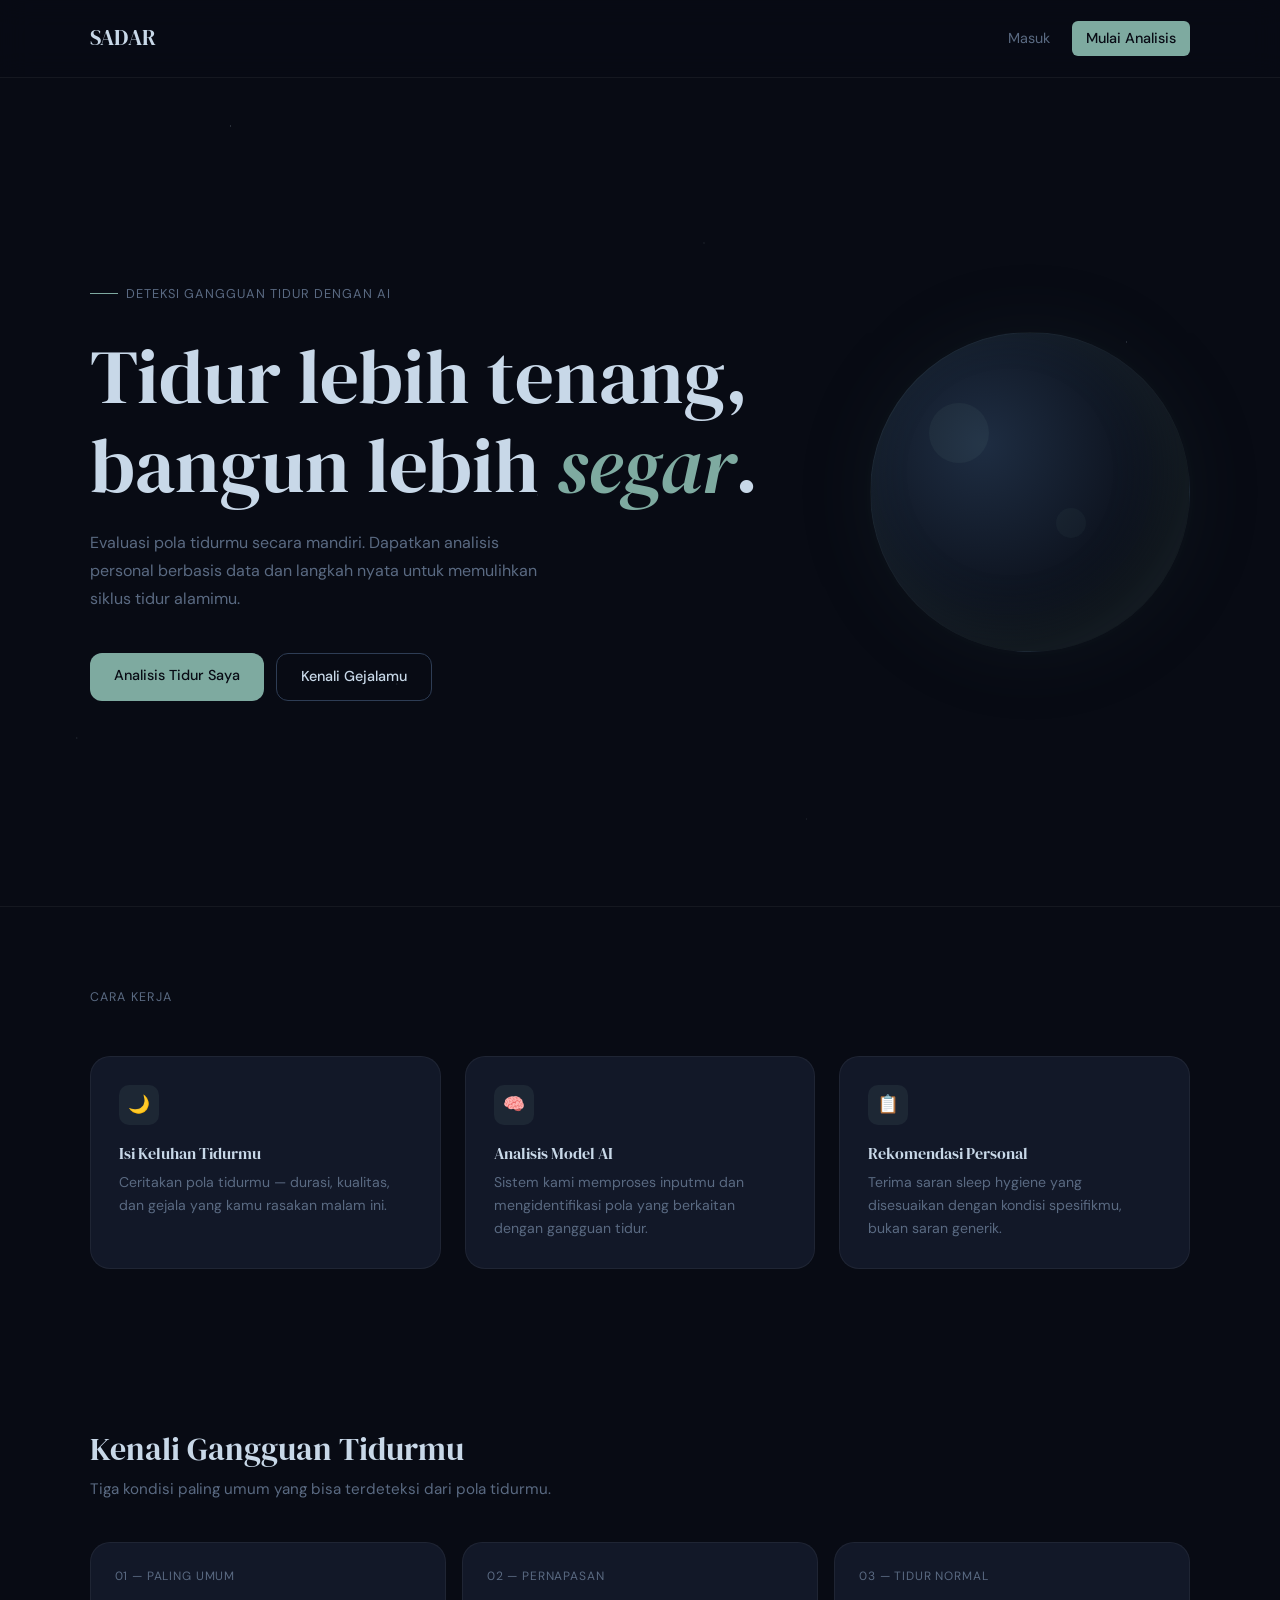
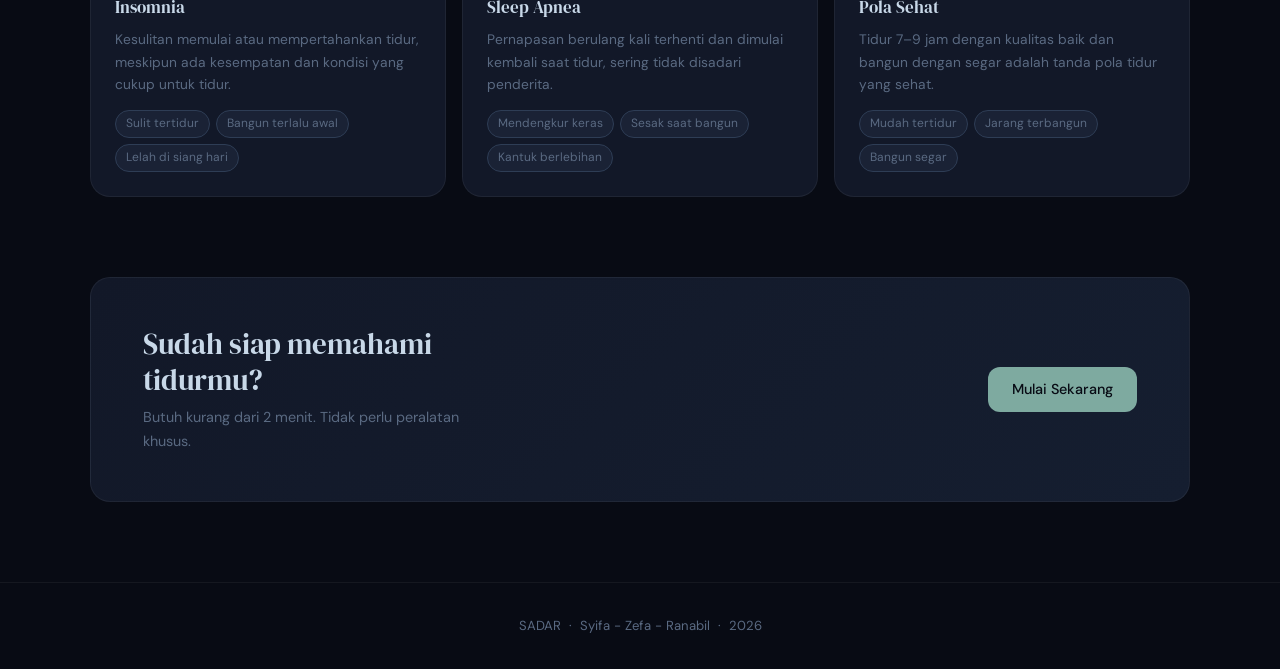
==== index.html @ 6433673e "feat : add index.html as entry point (landing page)" ====
<!doctype html>
<html lang="id">
  <head>
    <meta charset="UTF-8" />
    <meta name="viewport" content="width=device-width, initial-scale=1.0" />
    <title>SADAR — Sleep Apnea & Disorder Advanced Reasoning</title>
    <link rel="stylesheet" href="css/style.css" />
    <style>
      /* ── HERO ── */
      .hero {
        position: relative;
        z-index: 1;
        min-height: calc(100vh - 72px);
        display: flex;
        flex-direction: column;
        justify-content: center;
        padding: 0 7%;
      }

      .hero-eyebrow {
        display: inline-flex;
        align-items: center;
        gap: 8px;
        font-size: 0.8rem;
        color: var(--muted);
        letter-spacing: 0.08em;
        text-transform: uppercase;
        margin-bottom: 28px;
      }
      .hero-eyebrow::before {
        content: "";
        display: block;
        width: 28px;
        height: 1px;
        background: var(--sage);
      }

      .hero h1 {
        font-size: clamp(2.8rem, 6vw, 5rem);
        max-width: 680px;
        color: var(--moon);
        margin-bottom: 20px;
        line-height: 1.15;
      }
      .hero h1 em {
        font-style: italic;
        color: var(--sage);
      }

      .hero p {
        max-width: 460px;
        color: var(--muted);
        font-size: 1rem;
        margin-bottom: 40px;
        line-height: 1.75;
      }

      .hero-cta {
        display: flex;
        gap: 12px;
        flex-wrap: wrap;
      }

      /* moon deco */
      .moon-deco {
        position: absolute;
        right: 7%;
        top: 50%;
        transform: translateY(-50%);
        width: 320px;
        height: 320px;
        border-radius: 50%;
        background: radial-gradient(
          circle at 35% 35%,
          #1e2d42,
          var(--night) 70%
        );
        box-shadow:
          inset -20px -20px 60px rgba(126, 170, 160, 0.12),
          0 0 80px rgba(126, 170, 160, 0.06),
          0 0 140px rgba(126, 170, 160, 0.03);
        border: 1px solid rgba(126, 170, 160, 0.1);
      }
      .moon-deco::before {
        content: "";
        position: absolute;
        width: 60px;
        height: 60px;
        border-radius: 50%;
        background: rgba(126, 170, 160, 0.07);
        top: 22%;
        left: 18%;
      }
      .moon-deco::after {
        content: "";
        position: absolute;
        width: 30px;
        height: 30px;
        border-radius: 50%;
        background: rgba(126, 170, 160, 0.05);
        top: 55%;
        left: 58%;
      }

      /* ── FEATURES ── */
      .features {
        position: relative;
        z-index: 1;
        padding: 80px 7%;
        border-top: 1px solid var(--rim);
      }
      .features-label {
        font-size: 0.78rem;
        color: var(--muted);
        letter-spacing: 0.1em;
        text-transform: uppercase;
        margin-bottom: 48px;
      }
      .features-grid {
        display: grid;
        grid-template-columns: repeat(3, 1fr);
        gap: 24px;
      }
      .feature-card {
        background: var(--surface);
        border: 1px solid var(--rim);
        border-radius: var(--r-lg);
        padding: 28px;
        transition:
          border-color 0.2s,
          background 0.2s;
      }
      .feature-card:hover {
        border-color: rgba(126, 170, 160, 0.25);
        background: var(--lift);
      }
      .feature-icon {
        width: 40px;
        height: 40px;
        border-radius: 10px;
        background: rgba(126, 170, 160, 0.1);
        display: flex;
        align-items: center;
        justify-content: center;
        margin-bottom: 18px;
        font-size: 1.1rem;
      }
      .feature-card h4 {
        font-size: 1rem;
        margin-bottom: 8px;
        color: var(--moon);
      }
      .feature-card p {
        font-size: 0.88rem;
        color: var(--muted);
        line-height: 1.65;
      }

      /* ── DISORDER INFO ── */
      .disorders {
        position: relative;
        z-index: 1;
        padding: 80px 7%;
      }
      .disorders h2 {
        font-size: 2rem;
        margin-bottom: 8px;
      }
      .disorders > p {
        color: var(--muted);
        margin-bottom: 40px;
        font-size: 0.95rem;
      }
      .disorder-grid {
        display: grid;
        grid-template-columns: repeat(3, 1fr);
        gap: 16px;
      }
      .disorder-item {
        background: var(--surface);
        border: 1px solid var(--rim);
        border-radius: var(--r-lg);
        padding: 24px;
      }
      .disorder-item .d-label {
        font-size: 0.75rem;
        color: var(--muted);
        text-transform: uppercase;
        letter-spacing: 0.07em;
        margin-bottom: 10px;
      }
      .disorder-item h4 {
        font-size: 1.05rem;
        margin-bottom: 10px;
      }
      .disorder-item p {
        font-size: 0.86rem;
        color: var(--muted);
      }
      .disorder-item .symptoms {
        margin-top: 14px;
        display: flex;
        flex-wrap: wrap;
        gap: 6px;
      }
      .sym-chip {
        font-size: 0.75rem;
        padding: 3px 10px;
        background: var(--lift);
        border: 1px solid var(--faint);
        border-radius: 20px;
        color: var(--muted);
      }

      /* ── CTA BAND ── */
      .cta-band {
        position: relative;
        z-index: 1;
        margin: 0 7% 80px;
        background: linear-gradient(135deg, var(--surface) 0%, #151e30 100%);
        border: 1px solid var(--rim);
        border-radius: var(--r-lg);
        padding: 48px 52px;
        display: flex;
        align-items: center;
        justify-content: space-between;
        gap: 32px;
      }
      .cta-band h2 {
        font-size: 1.8rem;
        max-width: 380px;
      }
      .cta-band p {
        color: var(--muted);
        margin-top: 8px;
        font-size: 0.9rem;
        max-width: 340px;
      }

      @media (max-width: 900px) {
        .moon-deco {
          display: none;
        }
        .features-grid {
          grid-template-columns: 1fr 1fr;
        }
        .disorder-grid {
          grid-template-columns: 1fr;
        }
        .cta-band {
          flex-direction: column;
        }
      }
      @media (max-width: 600px) {
        .features-grid {
          grid-template-columns: 1fr;
        }
        .hero h1 {
          font-size: 2.4rem;
        }
      }
    </style>
  </head>
  <body>
    <nav>
      <div class="logo">SADAR</div>
      <div class="nav-links">
        <a href="login.html">Masuk</a>
        <a href="login.html" class="nav-cta">Mulai Analisis</a>
      </div>
    </nav>

    <main>
      <section class="hero">
        <div class="moon-deco"></div>

        <span class="hero-eyebrow">Deteksi Gangguan Tidur dengan AI</span>
        <h1>Tidur lebih tenang,<br />bangun lebih <em>segar</em>.</h1>
        <p>
          Evaluasi pola tidurmu secara mandiri. Dapatkan analisis personal
          berbasis data dan langkah nyata untuk memulihkan siklus tidur alamimu.
        </p>
        <div class="hero-cta">
          <a href="login.html" class="btn btn-primary">Analisis Tidur Saya</a>
          <a href="#gangguan" class="btn btn-secondary">Kenali Gejalamu</a>
        </div>
      </section>

      <section class="features">
        <p class="features-label">Cara Kerja</p>
        <div class="features-grid">
          <div class="feature-card">
            <div class="feature-icon">🌙</div>
            <h4>Isi Keluhan Tidurmu</h4>
            <p>
              Ceritakan pola tidurmu — durasi, kualitas, dan gejala yang kamu
              rasakan malam ini.
            </p>
          </div>
          <div class="feature-card">
            <div class="feature-icon">🧠</div>
            <h4>Analisis Model AI</h4>
            <p>
              Sistem kami memproses inputmu dan mengidentifikasi pola yang
              berkaitan dengan gangguan tidur.
            </p>
          </div>
          <div class="feature-card">
            <div class="feature-icon">📋</div>
            <h4>Rekomendasi Personal</h4>
            <p>
              Terima saran sleep hygiene yang disesuaikan dengan kondisi
              spesifikmu, bukan saran generik.
            </p>
          </div>
        </div>
      </section>

      <section class="disorders" id="gangguan">
        <h2>Kenali Gangguan Tidurmu</h2>
        <p>Tiga kondisi paling umum yang bisa terdeteksi dari pola tidurmu.</p>
        <div class="disorder-grid">
          <div class="disorder-item">
            <div class="d-label">01 — Paling Umum</div>
            <h4>Insomnia</h4>
            <p>
              Kesulitan memulai atau mempertahankan tidur, meskipun ada
              kesempatan dan kondisi yang cukup untuk tidur.
            </p>
            <div class="symptoms">
              <span class="sym-chip">Sulit tertidur</span>
              <span class="sym-chip">Bangun terlalu awal</span>
              <span class="sym-chip">Lelah di siang hari</span>
            </div>
          </div>
          <div class="disorder-item">
            <div class="d-label">02 — Pernapasan</div>
            <h4>Sleep Apnea</h4>
            <p>
              Pernapasan berulang kali terhenti dan dimulai kembali saat tidur,
              sering tidak disadari penderita.
            </p>
            <div class="symptoms">
              <span class="sym-chip">Mendengkur keras</span>
              <span class="sym-chip">Sesak saat bangun</span>
              <span class="sym-chip">Kantuk berlebihan</span>
            </div>
          </div>
          <div class="disorder-item">
            <div class="d-label">03 — Tidur Normal</div>
            <h4>Pola Sehat</h4>
            <p>
              Tidur 7–9 jam dengan kualitas baik dan bangun dengan segar adalah
              tanda pola tidur yang sehat.
            </p>
            <div class="symptoms">
              <span class="sym-chip">Mudah tertidur</span>
              <span class="sym-chip">Jarang terbangun</span>
              <span class="sym-chip">Bangun segar</span>
            </div>
          </div>
        </div>
      </section>

      <div class="cta-band">
        <div>
          <h2>Sudah siap memahami tidurmu?</h2>
          <p>Butuh kurang dari 2 menit. Tidak perlu peralatan khusus.</p>
        </div>
        <a
          href="login.html"
          class="btn btn-primary"
          style="flex-shrink: 0; white-space: nowrap"
          >Mulai Sekarang</a
        >
      </div>
    </main>

    <footer>
      <p>SADAR &nbsp;·&nbsp; Syifa - Zefa - Ranabil &nbsp;·&nbsp; 2026</p>
    </footer>
  </body>
</html>
---- css/style.css ----
@import url('https://fonts.googleapis.com/css2?family=DM+Serif+Display:ital@0;1&family=DM+Sans:wght@300;400;500&display=swap');

:root {
    --night:   #080b14;
    --deep:    #0d1120;
    --surface: #121828;
    --lift:    #1a2235;
    --rim:     rgba(255,255,255,0.055);

    --moon:    #c8d8e8;
    --muted:   #5a6a82;
    --faint:   #2e3d55;

    --sage:    #7eaaa0;
    --sand:    #c4a882;
    --lavender:#9ba8c4;

    --r: 0.75rem;
    --r-lg: 1.25rem;
}

*, *::before, *::after { margin: 0; padding: 0; box-sizing: border-box; }

html { scroll-behavior: smooth; }

body {
    font-family: 'DM Sans', sans-serif;
    background: var(--night);
    color: var(--moon);
    line-height: 1.65;
    min-height: 100vh;
    overflow-x: hidden;
}

body::before {
    content: '';
    position: fixed;
    inset: 0;
    background-image:
        radial-gradient(1px 1px at 18% 14%, rgba(200,216,232,0.35) 0%, transparent 100%),
        radial-gradient(1px 1px at 73% 8%,  rgba(200,216,232,0.25) 0%, transparent 100%),
        radial-gradient(1px 1px at 42% 55%, rgba(200,216,232,0.2)  0%, transparent 100%),
        radial-gradient(1px 1px at 88% 38%, rgba(200,216,232,0.3)  0%, transparent 100%),
        radial-gradient(1px 1px at 6%  82%, rgba(200,216,232,0.2)  0%, transparent 100%),
        radial-gradient(1px 1px at 63% 91%, rgba(200,216,232,0.15) 0%, transparent 100%),
        radial-gradient(1px 1px at 31% 76%, rgba(200,216,232,0.2)  0%, transparent 100%),
        radial-gradient(1px 1px at 55% 27%, rgba(200,216,232,0.18) 0%, transparent 100%);
    pointer-events: none;
    z-index: 0;
}

/* ─── NAV ─── */
nav {
    position: sticky;
    top: 0;
    z-index: 100;
    display: flex;
    align-items: center;
    justify-content: space-between;
    padding: 20px 7%;
    border-bottom: 1px solid var(--rim);
    background: rgba(8,11,20,0.85);
    backdrop-filter: blur(14px);
}

.logo {
    font-family: 'DM Serif Display', serif;
    font-size: 1.4rem;
    letter-spacing: 0.02em;
    color: var(--moon);
}
.logo span { color: var(--sage); }

.nav-links { display: flex; align-items: center; gap: 8px; }
.nav-links a {
    color: var(--muted);
    text-decoration: none;
    font-size: 0.9rem;
    padding: 6px 14px;
    border-radius: 6px;
    transition: color 0.2s, background 0.2s;
}
.nav-links a:hover, .nav-links a.active { color: var(--moon); background: var(--lift); }
.nav-links a.nav-cta {
    background: var(--sage);
    color: var(--night);
    font-weight: 500;
}
.nav-links a.nav-cta:hover { opacity: 0.88; background: var(--sage); }

/* ─── BUTTONS ─── */
.btn {
    display: inline-block;
    padding: 11px 24px;
    border-radius: var(--r);
    font-family: 'DM Sans', sans-serif;
    font-size: 0.9rem;
    font-weight: 500;
    cursor: pointer;
    border: none;
    text-decoration: none;
    transition: all 0.2s ease;
}
.btn-primary { background: var(--sage); color: var(--night); }
.btn-primary:hover { opacity: 0.88; transform: translateY(-1px); }
.btn-secondary {
    background: transparent;
    color: var(--moon);
    border: 1px solid var(--faint);
}
.btn-secondary:hover { border-color: var(--muted); background: var(--lift); }
.btn-ghost { background: var(--lift); color: var(--moon); }
.btn-ghost:hover { background: var(--faint); }

/* ─── FORMS ─── */
input, select, textarea {
    width: 100%;
    padding: 11px 14px;
    background: var(--deep);
    border: 1px solid var(--faint);
    border-radius: var(--r);
    color: var(--moon);
    font-family: 'DM Sans', sans-serif;
    font-size: 0.9rem;
    transition: border-color 0.2s;
    outline: none;
    appearance: none;
}
input:focus, select:focus { border-color: var(--sage); }
select { cursor: pointer; }

label {
    display: block;
    font-size: 0.8rem;
    color: var(--muted);
    margin-bottom: 7px;
    letter-spacing: 0.03em;
    text-transform: uppercase;
}

.form-group { display: flex; flex-direction: column; }

/* ─── CARD ─── */
.card {
    background: var(--surface);
    border: 1px solid var(--rim);
    border-radius: var(--r-lg);
    padding: 28px 32px;
}

/* ─── DIVIDER ─── */
.divider {
    border: none;
    border-top: 1px solid var(--rim);
    margin: 0;
}

/* ─── PAGE TITLE ─── */
h1, h2, h3, h4 {
    font-family: 'DM Serif Display', serif;
    font-weight: 400;
    line-height: 1.25;
}

/* ─── FOOTER ─── */
footer {
    text-align: center;
    padding: 32px 7%;
    color: var(--muted);
    font-size: 0.82rem;
    border-top: 1px solid var(--rim);
    margin-top: 80px;
    position: relative;
    z-index: 1;
}

/* ─── UTILITIES ─── */
.tag {
    display: inline-flex;
    align-items: center;
    gap: 6px;
    padding: 4px 12px;
    border-radius: 20px;
    font-size: 0.78rem;
    font-weight: 500;
    letter-spacing: 0.03em;
}
.tag-sage    { background: rgba(126,170,160,0.15); color: var(--sage); }
.tag-sand    { background: rgba(196,168,130,0.15); color: var(--sand); }
.tag-lavender{ background: rgba(155,168,196,0.15); color: var(--lavender); }
.tag-red     { background: rgba(200,100,100,0.15); color: #d98080; }

.dot {
    width: 7px; height: 7px;
    border-radius: 50%;
    display: inline-block;
    flex-shrink: 0;
}
.dot-sage { background: var(--sage); }
.dot-sand { background: var(--sand); }
.dot-red  { background: #d98080; }

/* ─── SCROLLBAR ─── */
::-webkit-scrollbar { width: 5px; }
::-webkit-scrollbar-track { background: transparent; }
::-webkit-scrollbar-thumb { background: var(--faint); border-radius: 10px; }
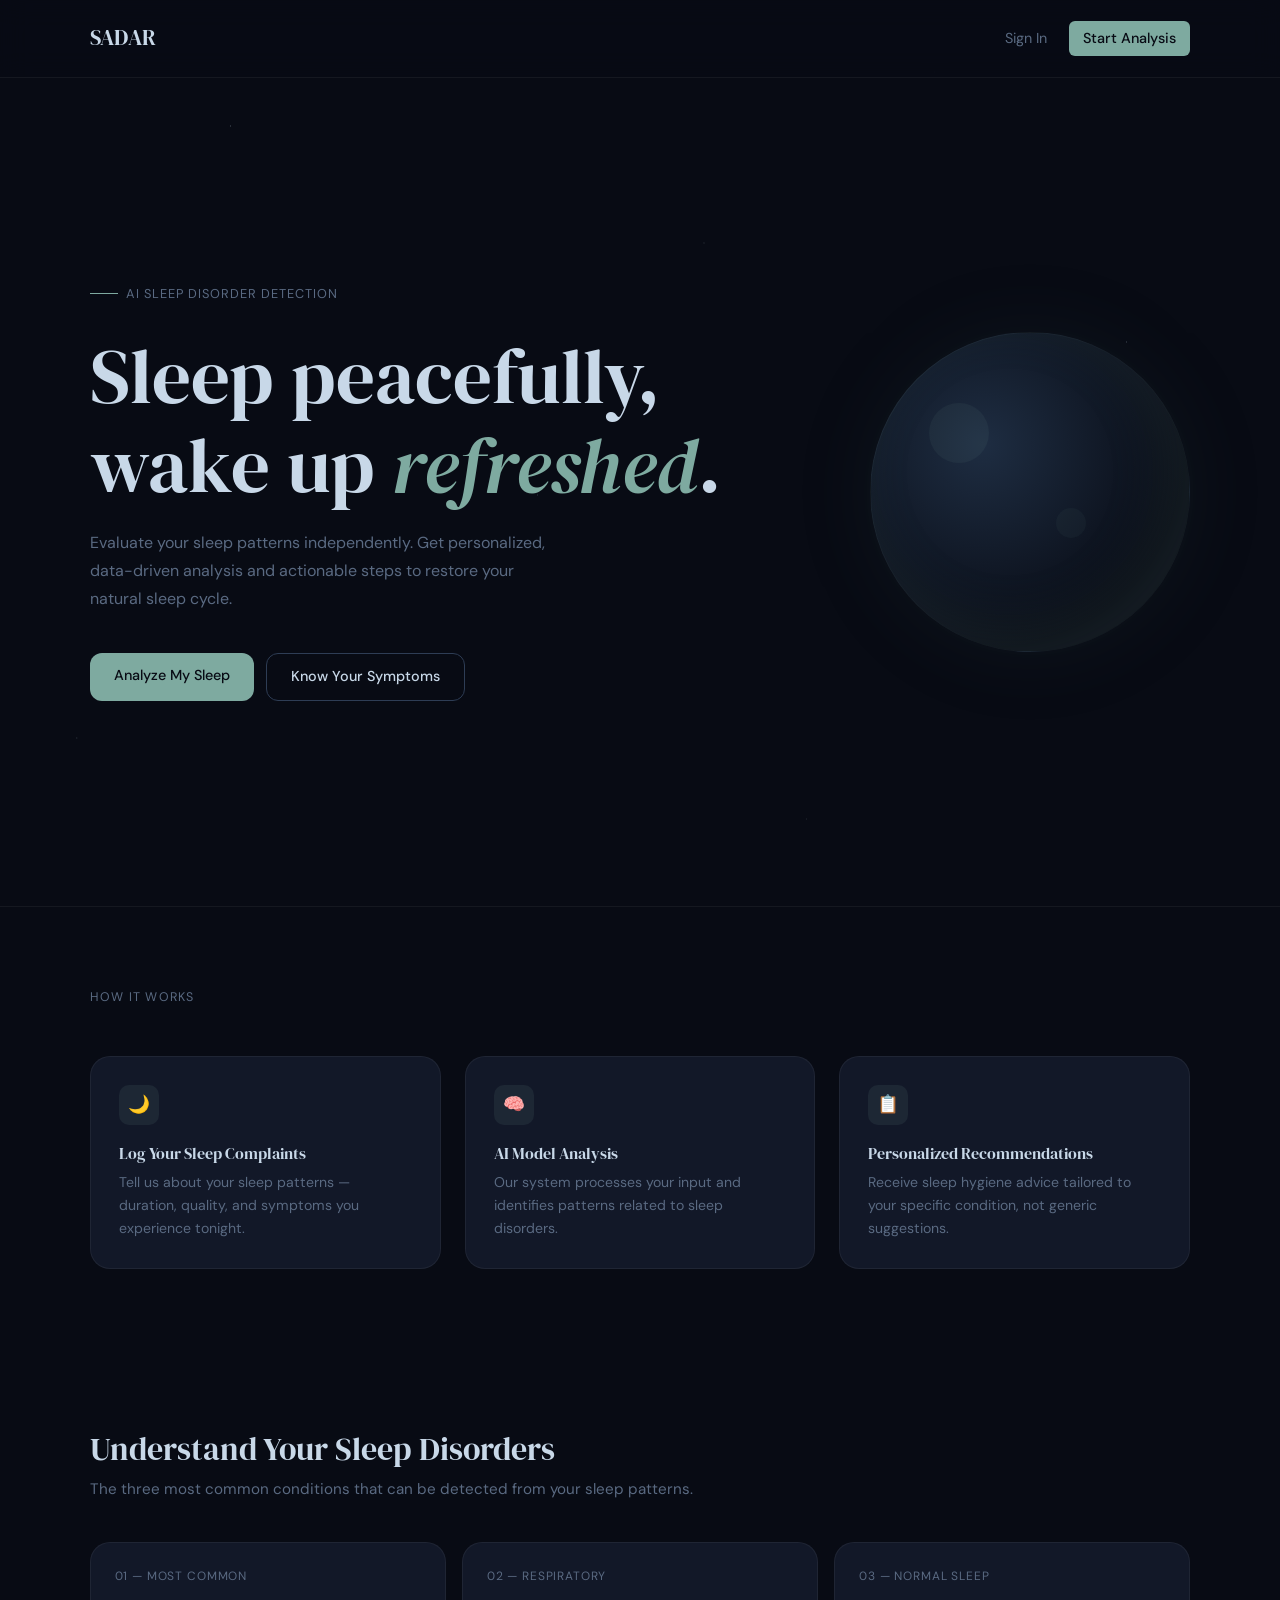
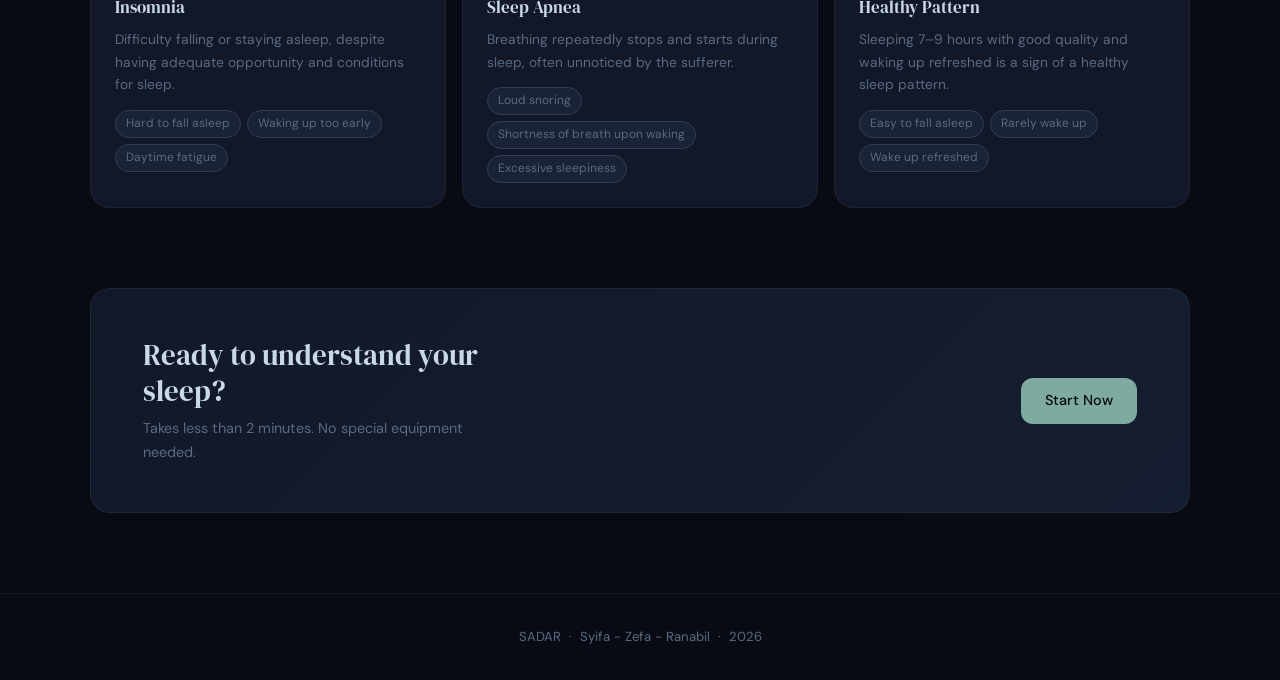
==== commit 46e02540: "bahasa enlish" ====
--- a/index.html
+++ b/index.html
@@ -1,383 +1,399 @@
 <!doctype html>
-<html lang="id">
-  <head>
-    <meta charset="UTF-8" />
-    <meta name="viewport" content="width=device-width, initial-scale=1.0" />
-    <title>SADAR — Sleep Apnea & Disorder Advanced Reasoning</title>
-    <link rel="stylesheet" href="css/style.css" />
-    <style>
-      /* ── HERO ── */
-      .hero {
-        position: relative;
-        z-index: 1;
-        min-height: calc(100vh - 72px);
-        display: flex;
-        flex-direction: column;
-        justify-content: center;
-        padding: 0 7%;
-      }
-
-      .hero-eyebrow {
-        display: inline-flex;
-        align-items: center;
-        gap: 8px;
-        font-size: 0.8rem;
-        color: var(--muted);
-        letter-spacing: 0.08em;
-        text-transform: uppercase;
-        margin-bottom: 28px;
-      }
-      .hero-eyebrow::before {
-        content: "";
-        display: block;
-        width: 28px;
-        height: 1px;
-        background: var(--sage);
-      }
-
-      .hero h1 {
-        font-size: clamp(2.8rem, 6vw, 5rem);
-        max-width: 680px;
-        color: var(--moon);
-        margin-bottom: 20px;
-        line-height: 1.15;
-      }
-      .hero h1 em {
-        font-style: italic;
-        color: var(--sage);
-      }
-
-      .hero p {
-        max-width: 460px;
-        color: var(--muted);
-        font-size: 1rem;
-        margin-bottom: 40px;
-        line-height: 1.75;
-      }
-
-      .hero-cta {
-        display: flex;
-        gap: 12px;
-        flex-wrap: wrap;
-      }
-
-      /* moon deco */
-      .moon-deco {
-        position: absolute;
-        right: 7%;
-        top: 50%;
-        transform: translateY(-50%);
-        width: 320px;
-        height: 320px;
-        border-radius: 50%;
-        background: radial-gradient(
-          circle at 35% 35%,
-          #1e2d42,
-          var(--night) 70%
-        );
-        box-shadow:
-          inset -20px -20px 60px rgba(126, 170, 160, 0.12),
-          0 0 80px rgba(126, 170, 160, 0.06),
-          0 0 140px rgba(126, 170, 160, 0.03);
-        border: 1px solid rgba(126, 170, 160, 0.1);
-      }
-      .moon-deco::before {
-        content: "";
-        position: absolute;
-        width: 60px;
-        height: 60px;
-        border-radius: 50%;
-        background: rgba(126, 170, 160, 0.07);
-        top: 22%;
-        left: 18%;
-      }
-      .moon-deco::after {
-        content: "";
-        position: absolute;
-        width: 30px;
-        height: 30px;
-        border-radius: 50%;
-        background: rgba(126, 170, 160, 0.05);
-        top: 55%;
-        left: 58%;
-      }
-
-      /* ── FEATURES ── */
-      .features {
-        position: relative;
-        z-index: 1;
-        padding: 80px 7%;
-        border-top: 1px solid var(--rim);
-      }
-      .features-label {
-        font-size: 0.78rem;
-        color: var(--muted);
-        letter-spacing: 0.1em;
-        text-transform: uppercase;
-        margin-bottom: 48px;
-      }
-      .features-grid {
-        display: grid;
-        grid-template-columns: repeat(3, 1fr);
-        gap: 24px;
-      }
-      .feature-card {
-        background: var(--surface);
-        border: 1px solid var(--rim);
-        border-radius: var(--r-lg);
-        padding: 28px;
-        transition:
-          border-color 0.2s,
-          background 0.2s;
-      }
-      .feature-card:hover {
-        border-color: rgba(126, 170, 160, 0.25);
-        background: var(--lift);
-      }
-      .feature-icon {
-        width: 40px;
-        height: 40px;
-        border-radius: 10px;
-        background: rgba(126, 170, 160, 0.1);
-        display: flex;
-        align-items: center;
-        justify-content: center;
-        margin-bottom: 18px;
-        font-size: 1.1rem;
-      }
-      .feature-card h4 {
-        font-size: 1rem;
-        margin-bottom: 8px;
-        color: var(--moon);
-      }
-      .feature-card p {
-        font-size: 0.88rem;
-        color: var(--muted);
-        line-height: 1.65;
-      }
-
-      /* ── DISORDER INFO ── */
-      .disorders {
-        position: relative;
-        z-index: 1;
-        padding: 80px 7%;
-      }
-      .disorders h2 {
-        font-size: 2rem;
-        margin-bottom: 8px;
-      }
-      .disorders > p {
-        color: var(--muted);
-        margin-bottom: 40px;
-        font-size: 0.95rem;
-      }
-      .disorder-grid {
-        display: grid;
-        grid-template-columns: repeat(3, 1fr);
-        gap: 16px;
-      }
-      .disorder-item {
-        background: var(--surface);
-        border: 1px solid var(--rim);
-        border-radius: var(--r-lg);
-        padding: 24px;
-      }
-      .disorder-item .d-label {
-        font-size: 0.75rem;
-        color: var(--muted);
-        text-transform: uppercase;
-        letter-spacing: 0.07em;
-        margin-bottom: 10px;
-      }
-      .disorder-item h4 {
-        font-size: 1.05rem;
-        margin-bottom: 10px;
-      }
-      .disorder-item p {
-        font-size: 0.86rem;
-        color: var(--muted);
-      }
-      .disorder-item .symptoms {
-        margin-top: 14px;
-        display: flex;
-        flex-wrap: wrap;
-        gap: 6px;
-      }
-      .sym-chip {
-        font-size: 0.75rem;
-        padding: 3px 10px;
-        background: var(--lift);
-        border: 1px solid var(--faint);
-        border-radius: 20px;
-        color: var(--muted);
-      }
-
-      /* ── CTA BAND ── */
-      .cta-band {
-        position: relative;
-        z-index: 1;
-        margin: 0 7% 80px;
-        background: linear-gradient(135deg, var(--surface) 0%, #151e30 100%);
-        border: 1px solid var(--rim);
-        border-radius: var(--r-lg);
-        padding: 48px 52px;
-        display: flex;
-        align-items: center;
-        justify-content: space-between;
-        gap: 32px;
-      }
-      .cta-band h2 {
-        font-size: 1.8rem;
-        max-width: 380px;
-      }
-      .cta-band p {
-        color: var(--muted);
-        margin-top: 8px;
-        font-size: 0.9rem;
-        max-width: 340px;
-      }
-
-      @media (max-width: 900px) {
-        .moon-deco {
-          display: none;
-        }
-        .features-grid {
-          grid-template-columns: 1fr 1fr;
-        }
-        .disorder-grid {
-          grid-template-columns: 1fr;
-        }
-        .cta-band {
-          flex-direction: column;
-        }
-      }
-      @media (max-width: 600px) {
-        .features-grid {
-          grid-template-columns: 1fr;
-        }
-        .hero h1 {
-          font-size: 2.4rem;
-        }
-      }
-    </style>
-  </head>
-  <body>
-    <nav>
-      <div class="logo">SADAR</div>
-      <div class="nav-links">
-        <a href="login.html">Masuk</a>
-        <a href="login.html" class="nav-cta">Mulai Analisis</a>
-      </div>
-    </nav>
-
-    <main>
-      <section class="hero">
-        <div class="moon-deco"></div>
-
-        <span class="hero-eyebrow">Deteksi Gangguan Tidur dengan AI</span>
-        <h1>Tidur lebih tenang,<br />bangun lebih <em>segar</em>.</h1>
-        <p>
-          Evaluasi pola tidurmu secara mandiri. Dapatkan analisis personal
-          berbasis data dan langkah nyata untuk memulihkan siklus tidur alamimu.
-        </p>
-        <div class="hero-cta">
-          <a href="login.html" class="btn btn-primary">Analisis Tidur Saya</a>
-          <a href="#gangguan" class="btn btn-secondary">Kenali Gejalamu</a>
-        </div>
-      </section>
-
-      <section class="features">
-        <p class="features-label">Cara Kerja</p>
-        <div class="features-grid">
-          <div class="feature-card">
-            <div class="feature-icon">🌙</div>
-            <h4>Isi Keluhan Tidurmu</h4>
-            <p>
-              Ceritakan pola tidurmu — durasi, kualitas, dan gejala yang kamu
-              rasakan malam ini.
-            </p>
-          </div>
-          <div class="feature-card">
-            <div class="feature-icon">🧠</div>
-            <h4>Analisis Model AI</h4>
-            <p>
-              Sistem kami memproses inputmu dan mengidentifikasi pola yang
-              berkaitan dengan gangguan tidur.
-            </p>
-          </div>
-          <div class="feature-card">
-            <div class="feature-icon">📋</div>
-            <h4>Rekomendasi Personal</h4>
-            <p>
-              Terima saran sleep hygiene yang disesuaikan dengan kondisi
-              spesifikmu, bukan saran generik.
-            </p>
-          </div>
-        </div>
-      </section>
-
-      <section class="disorders" id="gangguan">
-        <h2>Kenali Gangguan Tidurmu</h2>
-        <p>Tiga kondisi paling umum yang bisa terdeteksi dari pola tidurmu.</p>
-        <div class="disorder-grid">
-          <div class="disorder-item">
-            <div class="d-label">01 — Paling Umum</div>
-            <h4>Insomnia</h4>
-            <p>
-              Kesulitan memulai atau mempertahankan tidur, meskipun ada
-              kesempatan dan kondisi yang cukup untuk tidur.
-            </p>
-            <div class="symptoms">
-              <span class="sym-chip">Sulit tertidur</span>
-              <span class="sym-chip">Bangun terlalu awal</span>
-              <span class="sym-chip">Lelah di siang hari</span>
+<html lang="en">
+    <head>
+        <meta charset="UTF-8" />
+        <meta name="viewport" content="width=device-width, initial-scale=1.0" />
+        <title>SADAR — Sleep Apnea & Disorder Advanced Reasoning</title>
+        <link rel="stylesheet" href="css/style.css" />
+        <style>
+            /* ── HERO ── */
+            .hero {
+                position: relative;
+                z-index: 1;
+                min-height: calc(100vh - 72px);
+                display: flex;
+                flex-direction: column;
+                justify-content: center;
+                padding: 0 7%;
+            }
+
+            .hero-eyebrow {
+                display: inline-flex;
+                align-items: center;
+                gap: 8px;
+                font-size: 0.8rem;
+                color: var(--muted);
+                letter-spacing: 0.08em;
+                text-transform: uppercase;
+                margin-bottom: 28px;
+            }
+            .hero-eyebrow::before {
+                content: '';
+                display: block;
+                width: 28px;
+                height: 1px;
+                background: var(--sage);
+            }
+
+            .hero h1 {
+                font-size: clamp(2.8rem, 6vw, 5rem);
+                max-width: 680px;
+                color: var(--moon);
+                margin-bottom: 20px;
+                line-height: 1.15;
+            }
+            .hero h1 em {
+                font-style: italic;
+                color: var(--sage);
+            }
+
+            .hero p {
+                max-width: 460px;
+                color: var(--muted);
+                font-size: 1rem;
+                margin-bottom: 40px;
+                line-height: 1.75;
+            }
+
+            .hero-cta {
+                display: flex;
+                gap: 12px;
+                flex-wrap: wrap;
+            }
+
+            /* moon deco */
+            .moon-deco {
+                position: absolute;
+                right: 7%;
+                top: 50%;
+                transform: translateY(-50%);
+                width: 320px;
+                height: 320px;
+                border-radius: 50%;
+                background: radial-gradient(
+                    circle at 35% 35%,
+                    #1e2d42,
+                    var(--night) 70%
+                );
+                box-shadow:
+                    inset -20px -20px 60px rgba(126, 170, 160, 0.12),
+                    0 0 80px rgba(126, 170, 160, 0.06),
+                    0 0 140px rgba(126, 170, 160, 0.03);
+                border: 1px solid rgba(126, 170, 160, 0.1);
+            }
+            .moon-deco::before {
+                content: '';
+                position: absolute;
+                width: 60px;
+                height: 60px;
+                border-radius: 50%;
+                background: rgba(126, 170, 160, 0.07);
+                top: 22%;
+                left: 18%;
+            }
+            .moon-deco::after {
+                content: '';
+                position: absolute;
+                width: 30px;
+                height: 30px;
+                border-radius: 50%;
+                background: rgba(126, 170, 160, 0.05);
+                top: 55%;
+                left: 58%;
+            }
+
+            /* ── FEATURES ── */
+            .features {
+                position: relative;
+                z-index: 1;
+                padding: 80px 7%;
+                border-top: 1px solid var(--rim);
+            }
+            .features-label {
+                font-size: 0.78rem;
+                color: var(--muted);
+                letter-spacing: 0.1em;
+                text-transform: uppercase;
+                margin-bottom: 48px;
+            }
+            .features-grid {
+                display: grid;
+                grid-template-columns: repeat(3, 1fr);
+                gap: 24px;
+            }
+            .feature-card {
+                background: var(--surface);
+                border: 1px solid var(--rim);
+                border-radius: var(--r-lg);
+                padding: 28px;
+                transition:
+                    border-color 0.2s,
+                    background 0.2s;
+            }
+            .feature-card:hover {
+                border-color: rgba(126, 170, 160, 0.25);
+                background: var(--lift);
+            }
+            .feature-icon {
+                width: 40px;
+                height: 40px;
+                border-radius: 10px;
+                background: rgba(126, 170, 160, 0.1);
+                display: flex;
+                align-items: center;
+                justify-content: center;
+                margin-bottom: 18px;
+                font-size: 1.1rem;
+            }
+            .feature-card h4 {
+                font-size: 1rem;
+                margin-bottom: 8px;
+                color: var(--moon);
+            }
+            .feature-card p {
+                font-size: 0.88rem;
+                color: var(--muted);
+                line-height: 1.65;
+            }
+
+            /* ── DISORDER INFO ── */
+            .disorders {
+                position: relative;
+                z-index: 1;
+                padding: 80px 7%;
+            }
+            .disorders h2 {
+                font-size: 2rem;
+                margin-bottom: 8px;
+            }
+            .disorders > p {
+                color: var(--muted);
+                margin-bottom: 40px;
+                font-size: 0.95rem;
+            }
+            .disorder-grid {
+                display: grid;
+                grid-template-columns: repeat(3, 1fr);
+                gap: 16px;
+            }
+            .disorder-item {
+                background: var(--surface);
+                border: 1px solid var(--rim);
+                border-radius: var(--r-lg);
+                padding: 24px;
+            }
+            .disorder-item .d-label {
+                font-size: 0.75rem;
+                color: var(--muted);
+                text-transform: uppercase;
+                letter-spacing: 0.07em;
+                margin-bottom: 10px;
+            }
+            .disorder-item h4 {
+                font-size: 1.05rem;
+                margin-bottom: 10px;
+            }
+            .disorder-item p {
+                font-size: 0.86rem;
+                color: var(--muted);
+            }
+            .disorder-item .symptoms {
+                margin-top: 14px;
+                display: flex;
+                flex-wrap: wrap;
+                gap: 6px;
+            }
+            .sym-chip {
+                font-size: 0.75rem;
+                padding: 3px 10px;
+                background: var(--lift);
+                border: 1px solid var(--faint);
+                border-radius: 20px;
+                color: var(--muted);
+            }
+
+            /* ── CTA BAND ── */
+            .cta-band {
+                position: relative;
+                z-index: 1;
+                margin: 0 7% 80px;
+                background: linear-gradient(
+                    135deg,
+                    var(--surface) 0%,
+                    #151e30 100%
+                );
+                border: 1px solid var(--rim);
+                border-radius: var(--r-lg);
+                padding: 48px 52px;
+                display: flex;
+                align-items: center;
+                justify-content: space-between;
+                gap: 32px;
+            }
+            .cta-band h2 {
+                font-size: 1.8rem;
+                max-width: 380px;
+            }
+            .cta-band p {
+                color: var(--muted);
+                margin-top: 8px;
+                font-size: 0.9rem;
+                max-width: 340px;
+            }
+
+            @media (max-width: 900px) {
+                .moon-deco {
+                    display: none;
+                }
+                .features-grid {
+                    grid-template-columns: 1fr 1fr;
+                }
+                .disorder-grid {
+                    grid-template-columns: 1fr;
+                }
+                .cta-band {
+                    flex-direction: column;
+                }
+            }
+            @media (max-width: 600px) {
+                .features-grid {
+                    grid-template-columns: 1fr;
+                }
+                .hero h1 {
+                    font-size: 2.4rem;
+                }
+            }
+        </style>
+    </head>
+    <body>
+        <nav>
+            <div class="logo">SADAR</div>
+            <div class="nav-links">
+                <a href="login.html">Sign In</a>
+                <a href="login.html" class="nav-cta">Start Analysis</a>
             </div>
-          </div>
-          <div class="disorder-item">
-            <div class="d-label">02 — Pernapasan</div>
-            <h4>Sleep Apnea</h4>
-            <p>
-              Pernapasan berulang kali terhenti dan dimulai kembali saat tidur,
-              sering tidak disadari penderita.
-            </p>
-            <div class="symptoms">
-              <span class="sym-chip">Mendengkur keras</span>
-              <span class="sym-chip">Sesak saat bangun</span>
-              <span class="sym-chip">Kantuk berlebihan</span>
+        </nav>
+
+        <main>
+            <section class="hero">
+                <div class="moon-deco"></div>
+
+                <span class="hero-eyebrow">AI Sleep Disorder Detection</span>
+                <h1>Sleep peacefully,<br />wake up <em>refreshed</em>.</h1>
+                <p>
+                    Evaluate your sleep patterns independently. Get
+                    personalized, data-driven analysis and actionable steps to
+                    restore your natural sleep cycle.
+                </p>
+                <div class="hero-cta">
+                    <a href="login.html" class="btn btn-primary"
+                        >Analyze My Sleep</a
+                    >
+                    <a href="#gangguan" class="btn btn-secondary"
+                        >Know Your Symptoms</a
+                    >
+                </div>
+            </section>
+
+            <section class="features">
+                <p class="features-label">How It Works</p>
+                <div class="features-grid">
+                    <div class="feature-card">
+                        <div class="feature-icon">🌙</div>
+                        <h4>Log Your Sleep Complaints</h4>
+                        <p>
+                            Tell us about your sleep patterns — duration,
+                            quality, and symptoms you experience tonight.
+                        </p>
+                    </div>
+                    <div class="feature-card">
+                        <div class="feature-icon">🧠</div>
+                        <h4>AI Model Analysis</h4>
+                        <p>
+                            Our system processes your input and identifies
+                            patterns related to sleep disorders.
+                        </p>
+                    </div>
+                    <div class="feature-card">
+                        <div class="feature-icon">📋</div>
+                        <h4>Personalized Recommendations</h4>
+                        <p>
+                            Receive sleep hygiene advice tailored to your
+                            specific condition, not generic suggestions.
+                        </p>
+                    </div>
+                </div>
+            </section>
+
+            <section class="disorders" id="gangguan">
+                <h2>Understand Your Sleep Disorders</h2>
+                <p>
+                    The three most common conditions that can be detected from
+                    your sleep patterns.
+                </p>
+                <div class="disorder-grid">
+                    <div class="disorder-item">
+                        <div class="d-label">01 — Most Common</div>
+                        <h4>Insomnia</h4>
+                        <p>
+                            Difficulty falling or staying asleep, despite having
+                            adequate opportunity and conditions for sleep.
+                        </p>
+                        <div class="symptoms">
+                            <span class="sym-chip">Hard to fall asleep</span>
+                            <span class="sym-chip">Waking up too early</span>
+                            <span class="sym-chip">Daytime fatigue</span>
+                        </div>
+                    </div>
+                    <div class="disorder-item">
+                        <div class="d-label">02 — Respiratory</div>
+                        <h4>Sleep Apnea</h4>
+                        <p>
+                            Breathing repeatedly stops and starts during sleep,
+                            often unnoticed by the sufferer.
+                        </p>
+                        <div class="symptoms">
+                            <span class="sym-chip">Loud snoring</span>
+                            <span class="sym-chip"
+                                >Shortness of breath upon waking</span
+                            >
+                            <span class="sym-chip">Excessive sleepiness</span>
+                        </div>
+                    </div>
+                    <div class="disorder-item">
+                        <div class="d-label">03 — Normal Sleep</div>
+                        <h4>Healthy Pattern</h4>
+                        <p>
+                            Sleeping 7–9 hours with good quality and waking up
+                            refreshed is a sign of a healthy sleep pattern.
+                        </p>
+                        <div class="symptoms">
+                            <span class="sym-chip">Easy to fall asleep</span>
+                            <span class="sym-chip">Rarely wake up</span>
+                            <span class="sym-chip">Wake up refreshed</span>
+                        </div>
+                    </div>
+                </div>
+            </section>
+
+            <div class="cta-band">
+                <div>
+                    <h2>Ready to understand your sleep?</h2>
+                    <p>
+                        Takes less than 2 minutes. No special equipment needed.
+                    </p>
+                </div>
+                <a
+                    href="login.html"
+                    class="btn btn-primary"
+                    style="flex-shrink: 0; white-space: nowrap"
+                    >Start Now</a
+                >
             </div>
-          </div>
-          <div class="disorder-item">
-            <div class="d-label">03 — Tidur Normal</div>
-            <h4>Pola Sehat</h4>
-            <p>
-              Tidur 7–9 jam dengan kualitas baik dan bangun dengan segar adalah
-              tanda pola tidur yang sehat.
-            </p>
-            <div class="symptoms">
-              <span class="sym-chip">Mudah tertidur</span>
-              <span class="sym-chip">Jarang terbangun</span>
-              <span class="sym-chip">Bangun segar</span>
-            </div>
-          </div>
-        </div>
-      </section>
-
-      <div class="cta-band">
-        <div>
-          <h2>Sudah siap memahami tidurmu?</h2>
-          <p>Butuh kurang dari 2 menit. Tidak perlu peralatan khusus.</p>
-        </div>
-        <a
-          href="login.html"
-          class="btn btn-primary"
-          style="flex-shrink: 0; white-space: nowrap"
-          >Mulai Sekarang</a
-        >
-      </div>
-    </main>
-
-    <footer>
-      <p>SADAR &nbsp;·&nbsp; Syifa - Zefa - Ranabil &nbsp;·&nbsp; 2026</p>
-    </footer>
-  </body>
+        </main>
+
+        <footer>
+            <p>SADAR &nbsp;·&nbsp; Syifa - Zefa - Ranabil &nbsp;·&nbsp; 2026</p>
+        </footer>
+    </body>
 </html>
